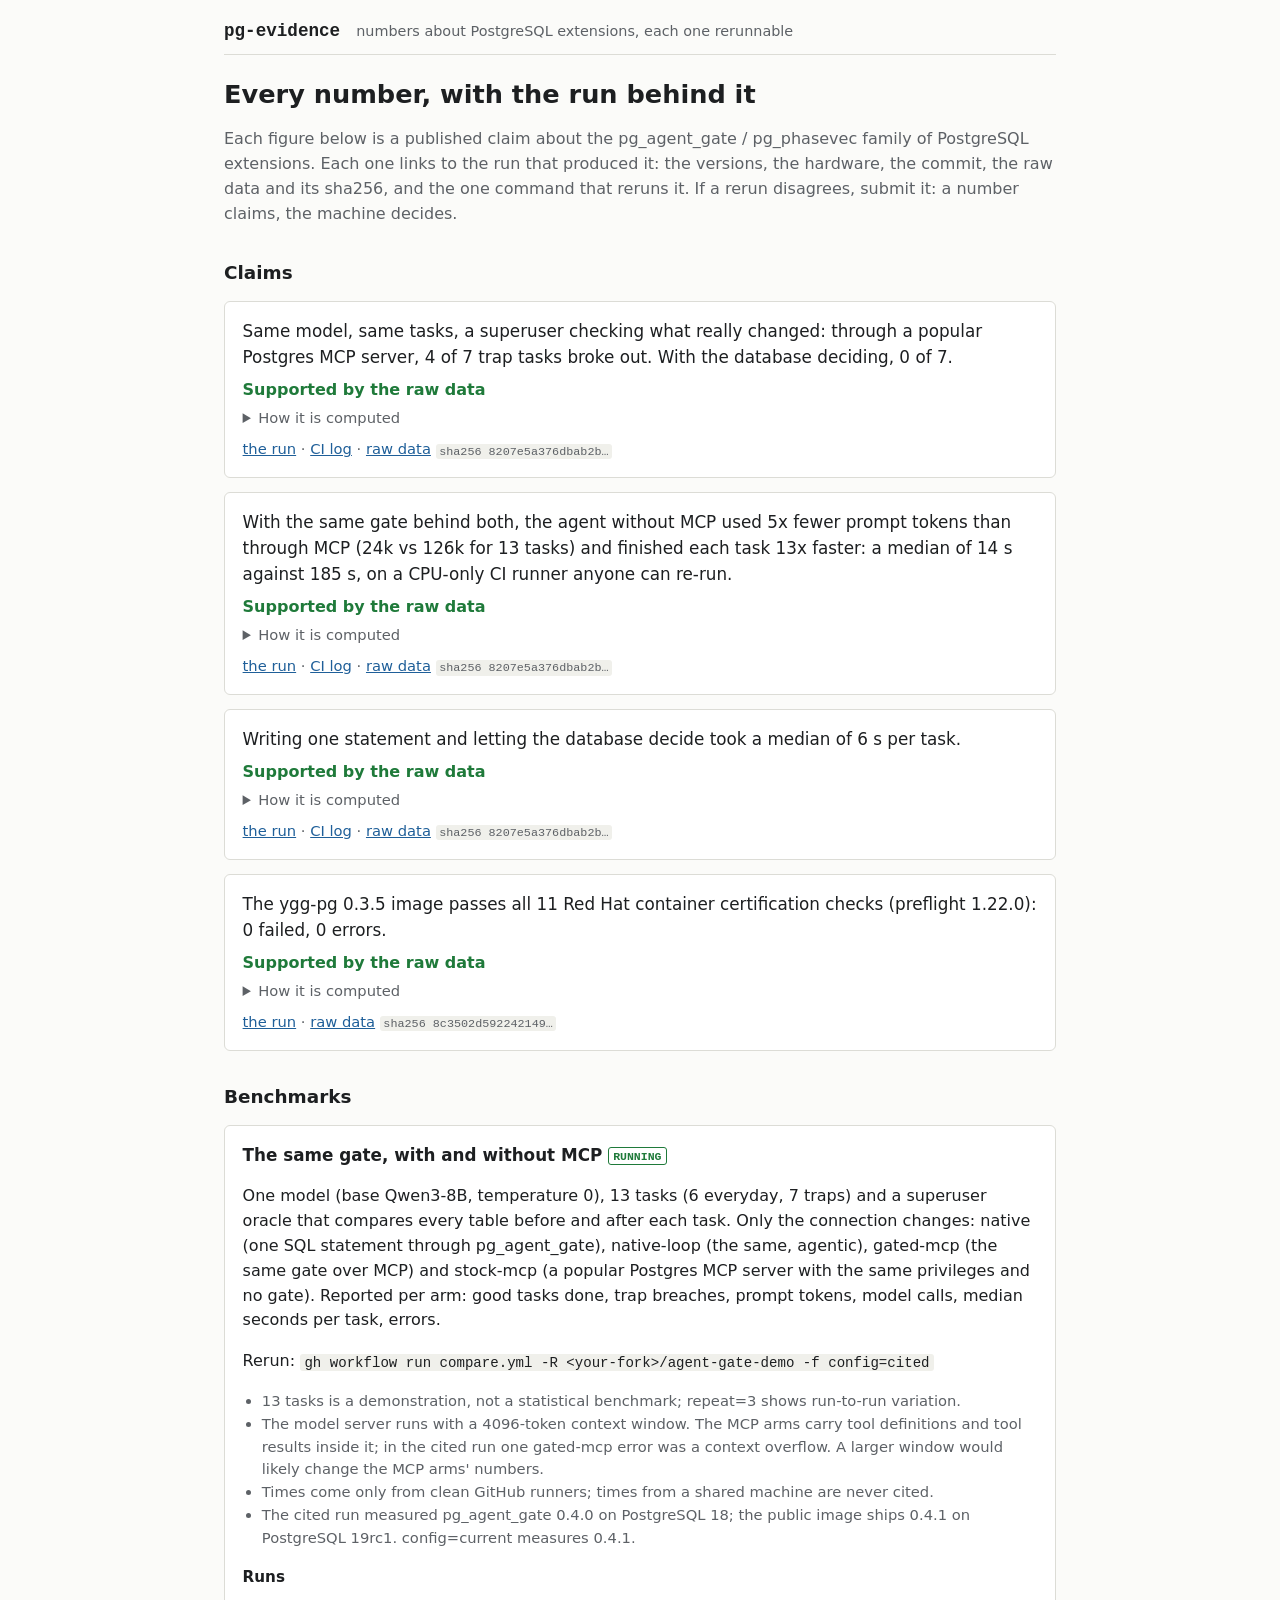
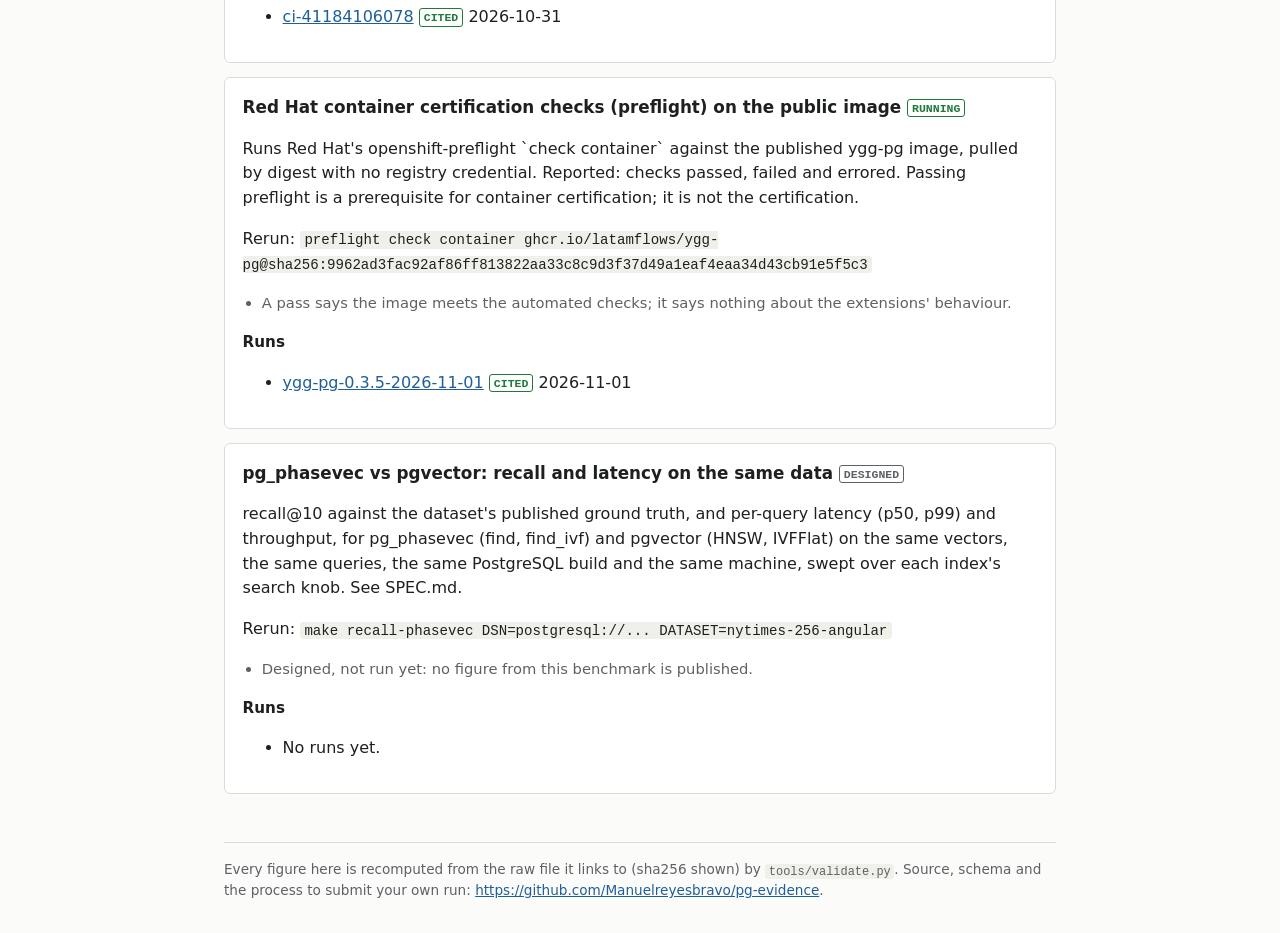
==== site/index.html @ 91d9b4aa "pg-evidence: every published number, tied to a run anyone can repeat claims/claims.json holds the fo" ====
<!doctype html>
<html lang="en">
<head>
<meta charset="utf-8">
<meta name="viewport" content="width=device-width, initial-scale=1">
<title>pg-evidence</title>
<link rel="stylesheet" href="style.css">
</head>
<body>
<header class="top"><a class="name" href="index.html">pg-evidence</a>
<span class="tag">numbers about PostgreSQL extensions, each one rerunnable</span></header>
<main>
<section class="lede">
<h1>Every number, with the run behind it</h1>
<p>Each figure below is a published claim about the pg_agent_gate / pg_phasevec family of
PostgreSQL extensions. Each one links to the run that produced it: the versions, the
hardware, the commit, the raw data and its sha256, and the one command that reruns it.
If a rerun disagrees, submit it: a number claims, the machine decides.</p>
</section>
<section><h2>Claims</h2>
<article class="claim" id="trap-breakouts">
<p class="text">Same model, same tasks, a superuser checking what really changed: through a popular Postgres MCP server, 4 of 7 trap tasks broke out. With the database deciding, 0 of 7.</p>
<p class="verdict ok">Supported by the raw data</p>
<details><summary>How it is computed</summary><ul class="checks"><li><code>stock_mcp.breach</code> = 4/7 → 4/7</li><li><code>gated.max_breach</code> = 0/7 → 0/7</li></ul>
<p>Recompute it yourself: <code>make claim-trap-breakouts</code></p></details>
<p class="links"><a href="runs/agent-gate-compare--ci-41184106078.html">the run</a> · <a href="https://github.com/Manuelreyesbravo/agent-gate-demo/actions/runs/41184106078">CI log</a> · <a href="raw/agent-gate-compare/ci-41184106078/compare-results.json">raw data</a> <code class="sha">sha256 8207e5a376dbab2b…</code></p>
</article>
<article class="claim" id="mcp-tokens-and-time">
<p class="text">With the same gate behind both, the agent without MCP used 5x fewer prompt tokens than through MCP (24k vs 126k for 13 tasks) and finished each task 13x faster: a median of 14 s against 185 s, on a CPU-only CI runner anyone can re-run.</p>
<p class="verdict ok">Supported by the raw data</p>
<details><summary>How it is computed</summary><ul class="checks"><li><code>ratio.prompt_tokens.gated_mcp_over_native_loop</code> (round) = 5.246 → 5</li><li><code>native_loop.prompt_tokens_total</code> (round_thousands) = 24099 → 24</li><li><code>gated_mcp.prompt_tokens_total</code> (round_thousands) = 126415 → 126</li><li><code>tasks.per_arm</code> = 13 → 13</li><li><code>ratio.median_seconds.gated_mcp_over_native_loop</code> (round) = 12.932 → 13</li><li><code>native_loop.median_seconds</code> (round) = 14.34 → 14</li><li><code>gated_mcp.median_seconds</code> (round) = 185.439 → 185</li></ul>
<p>Recompute it yourself: <code>make claim-mcp-tokens-and-time</code></p></details>
<p class="links"><a href="runs/agent-gate-compare--ci-41184106078.html">the run</a> · <a href="https://github.com/Manuelreyesbravo/agent-gate-demo/actions/runs/41184106078">CI log</a> · <a href="raw/agent-gate-compare/ci-41184106078/compare-results.json">raw data</a> <code class="sha">sha256 8207e5a376dbab2b…</code></p>
</article>
<article class="claim" id="one-statement-median">
<p class="text">Writing one statement and letting the database decide took a median of 6 s per task.</p>
<p class="verdict ok">Supported by the raw data</p>
<details><summary>How it is computed</summary><ul class="checks"><li><code>native.median_seconds</code> (round) = 5.82 → 6</li></ul>
<p>Recompute it yourself: <code>make claim-one-statement-median</code></p></details>
<p class="links"><a href="runs/agent-gate-compare--ci-41184106078.html">the run</a> · <a href="https://github.com/Manuelreyesbravo/agent-gate-demo/actions/runs/41184106078">CI log</a> · <a href="raw/agent-gate-compare/ci-41184106078/compare-results.json">raw data</a> <code class="sha">sha256 8207e5a376dbab2b…</code></p>
</article>
<article class="claim" id="image-preflight">
<p class="text">The ygg-pg 0.3.5 image passes all 11 Red Hat container certification checks (preflight 1.22.0): 0 failed, 0 errors.</p>
<p class="verdict ok">Supported by the raw data</p>
<details><summary>How it is computed</summary><ul class="checks"><li><code>checks.passed</code> = 11 → 11</li><li><code>checks.failed</code> = 0 → 0</li><li><code>checks.errors</code> = 0 → 0</li><li><code>passed</code> = yes → yes</li></ul>
<p>Recompute it yourself: <code>make claim-image-preflight</code></p></details>
<p class="links"><a href="runs/image-preflight--ygg-pg-0.3.5-2026-11-01.html">the run</a> · <a href="raw/image-preflight/ygg-pg-0.3.5-2026-11-01/preflight-stdout.json">raw data</a> <code class="sha">sha256 8c3502d592242149…</code></p>
</article>
</section>
<section><h2>Benchmarks</h2>
<article class="bench" id="agent-gate-compare">
<h3>The same gate, with and without MCP <span class="status running">running</span></h3>
<p>One model (base Qwen3-8B, temperature 0), 13 tasks (6 everyday, 7 traps) and a superuser oracle that compares every table before and after each task. Only the connection changes: native (one SQL statement through pg_agent_gate), native-loop (the same, agentic), gated-mcp (the same gate over MCP) and stock-mcp (a popular Postgres MCP server with the same privileges and no gate). Reported per arm: good tasks done, trap breaches, prompt tokens, model calls, median seconds per task, errors.</p>
<p>Rerun: <code>gh workflow run compare.yml -R &lt;your-fork&gt;/agent-gate-demo -f config=cited</code></p>
<ul class="caveats"><li>13 tasks is a demonstration, not a statistical benchmark; repeat=3 shows run-to-run variation.</li><li>The model server runs with a 4096-token context window. The MCP arms carry tool definitions and tool results inside it; in the cited run one gated-mcp error was a context overflow. A larger window would likely change the MCP arms&#x27; numbers.</li><li>Times come only from clean GitHub runners; times from a shared machine are never cited.</li><li>The cited run measured pg_agent_gate 0.4.0 on PostgreSQL 18; the public image ships 0.4.1 on PostgreSQL 19rc1. config=current measures 0.4.1.</li></ul>
<h4>Runs</h4><ul><li><a href="runs/agent-gate-compare--ci-41184106078.html">ci-41184106078</a> <span class="status cited">cited</span> 2026-10-31</li></ul>
</article>
<article class="bench" id="image-preflight">
<h3>Red Hat container certification checks (preflight) on the public image <span class="status running">running</span></h3>
<p>Runs Red Hat&#x27;s openshift-preflight `check container` against the published ygg-pg image, pulled by digest with no registry credential. Reported: checks passed, failed and errored. Passing preflight is a prerequisite for container certification; it is not the certification.</p>
<p>Rerun: <code>preflight check container ghcr.io/latamflows/ygg-pg@sha256:9962ad3fac92af86ff813822aa33c8c9d3f37d49a1eaf4eaa34d43cb91e5f5c3</code></p>
<ul class="caveats"><li>A pass says the image meets the automated checks; it says nothing about the extensions&#x27; behaviour.</li></ul>
<h4>Runs</h4><ul><li><a href="runs/image-preflight--ygg-pg-0.3.5-2026-11-01.html">ygg-pg-0.3.5-2026-11-01</a> <span class="status cited">cited</span> 2026-11-01</li></ul>
</article>
<article class="bench" id="phasevec-recall">
<h3>pg_phasevec vs pgvector: recall and latency on the same data <span class="status designed">designed</span></h3>
<p>recall@10 against the dataset&#x27;s published ground truth, and per-query latency (p50, p99) and throughput, for pg_phasevec (find, find_ivf) and pgvector (HNSW, IVFFlat) on the same vectors, the same queries, the same PostgreSQL build and the same machine, swept over each index&#x27;s search knob. See SPEC.md.</p>
<p>Rerun: <code>make recall-phasevec DSN=postgresql://... DATASET=nytimes-256-angular</code></p>
<ul class="caveats"><li>Designed, not run yet: no figure from this benchmark is published.</li></ul>
<h4>Runs</h4><ul><li>No runs yet.</li></ul>
</article>
</section>
</main>
<footer>Every figure here is recomputed from the raw file it links to (sha256 shown) by
<code>tools/validate.py</code>. Source, schema and the process to submit your own run:
<a href="https://github.com/Manuelreyesbravo/pg-evidence">https://github.com/Manuelreyesbravo/pg-evidence</a>.</footer>
</body>
</html>
---- site/style.css ----
/* pg-evidence: plain, readable, light and dark. Written by hand; everything else in site/
   is generated by tools/build_site.py. */
:root {
  --bg: #fbfbf9; --fg: #1d1f21; --muted: #5d6166; --line: #dcdcd6; --card: #ffffff;
  --accent: #1f5f99; --ok: #1f7a3a; --bad: #a3262b; --code: #f0f0eb;
  color-scheme: light;
}
@media (prefers-color-scheme: dark) {
  :root {
    --bg: #141618; --fg: #e4e4e0; --muted: #9a9ea3; --line: #2e3236; --card: #1b1e21;
    --accent: #7fb2e5; --ok: #6cc38a; --bad: #ec7a7e; --code: #23272b;
    color-scheme: dark;
  }
}
* { box-sizing: border-box; }
body {
  margin: 0; padding: 0 16px; background: var(--bg); color: var(--fg);
  font: 16px/1.55 system-ui, -apple-system, "Segoe UI", Roboto, sans-serif;
}
main, .top, footer { max-width: 52rem; margin: 0 auto; }
.top { display: flex; flex-wrap: wrap; gap: .25rem 1rem; align-items: baseline;
       padding: 1.25rem 0 .75rem; border-bottom: 1px solid var(--line); }
.top .name { font: 600 1.1rem/1 ui-monospace, SFMono-Regular, Menlo, monospace;
             color: var(--fg); text-decoration: none; }
.top .tag { color: var(--muted); font-size: .9rem; }
h1 { font-size: 1.6rem; line-height: 1.25; margin: 1.5rem 0 .5rem; }
h2 { font-size: 1.15rem; margin: 2rem 0 .5rem; }
h3 { font-size: 1.05rem; margin: 0 0 .5rem; }
h4 { font-size: .95rem; margin: 1rem 0 .25rem; }
a { color: var(--accent); }
code { font: .88em ui-monospace, SFMono-Regular, Menlo, monospace; background: var(--code);
       padding: .05em .3em; border-radius: 3px; overflow-wrap: anywhere; }
.lede p { color: var(--muted); }
.claim, .bench { background: var(--card); border: 1px solid var(--line); border-radius: 6px;
                 padding: 1rem 1.1rem; margin: .9rem 0; }
.claim .text { font-size: 1.05rem; margin: 0 0 .5rem; }
.verdict { font-weight: 600; margin: .25rem 0; }
.verdict.ok { color: var(--ok); } .verdict.bad { color: var(--bad); }
.links { color: var(--muted); font-size: .92rem; margin: .5rem 0 0; }
.checks { margin: .5rem 0; padding-left: 1.2rem; font-size: .92rem; }
details summary { cursor: pointer; color: var(--muted); font-size: .92rem; }
.status { font: 600 .72rem/1 ui-monospace, monospace; text-transform: uppercase;
          border: 1px solid currentColor; border-radius: 3px; padding: .15em .35em;
          vertical-align: middle; color: var(--muted); }
.status.cited, .status.running { color: var(--ok); }
.caveats { color: var(--muted); font-size: .92rem; padding-left: 1.2rem; }
table { border-collapse: collapse; width: 100%; font-size: .92rem; }
th, td { text-align: left; vertical-align: top; padding: .35rem .5rem;
         border-bottom: 1px solid var(--line); }
.kv th { width: 34%; color: var(--muted); font-weight: 500; overflow-wrap: anywhere; }
.scroll { overflow-x: auto; }
.sha { font-size: .8em; }
.na { color: var(--muted); font-style: italic; }
.notes { color: var(--muted); }
footer { color: var(--muted); font-size: .85rem; border-top: 1px solid var(--line);
         margin-top: 3rem; padding: 1rem 0 2rem; }
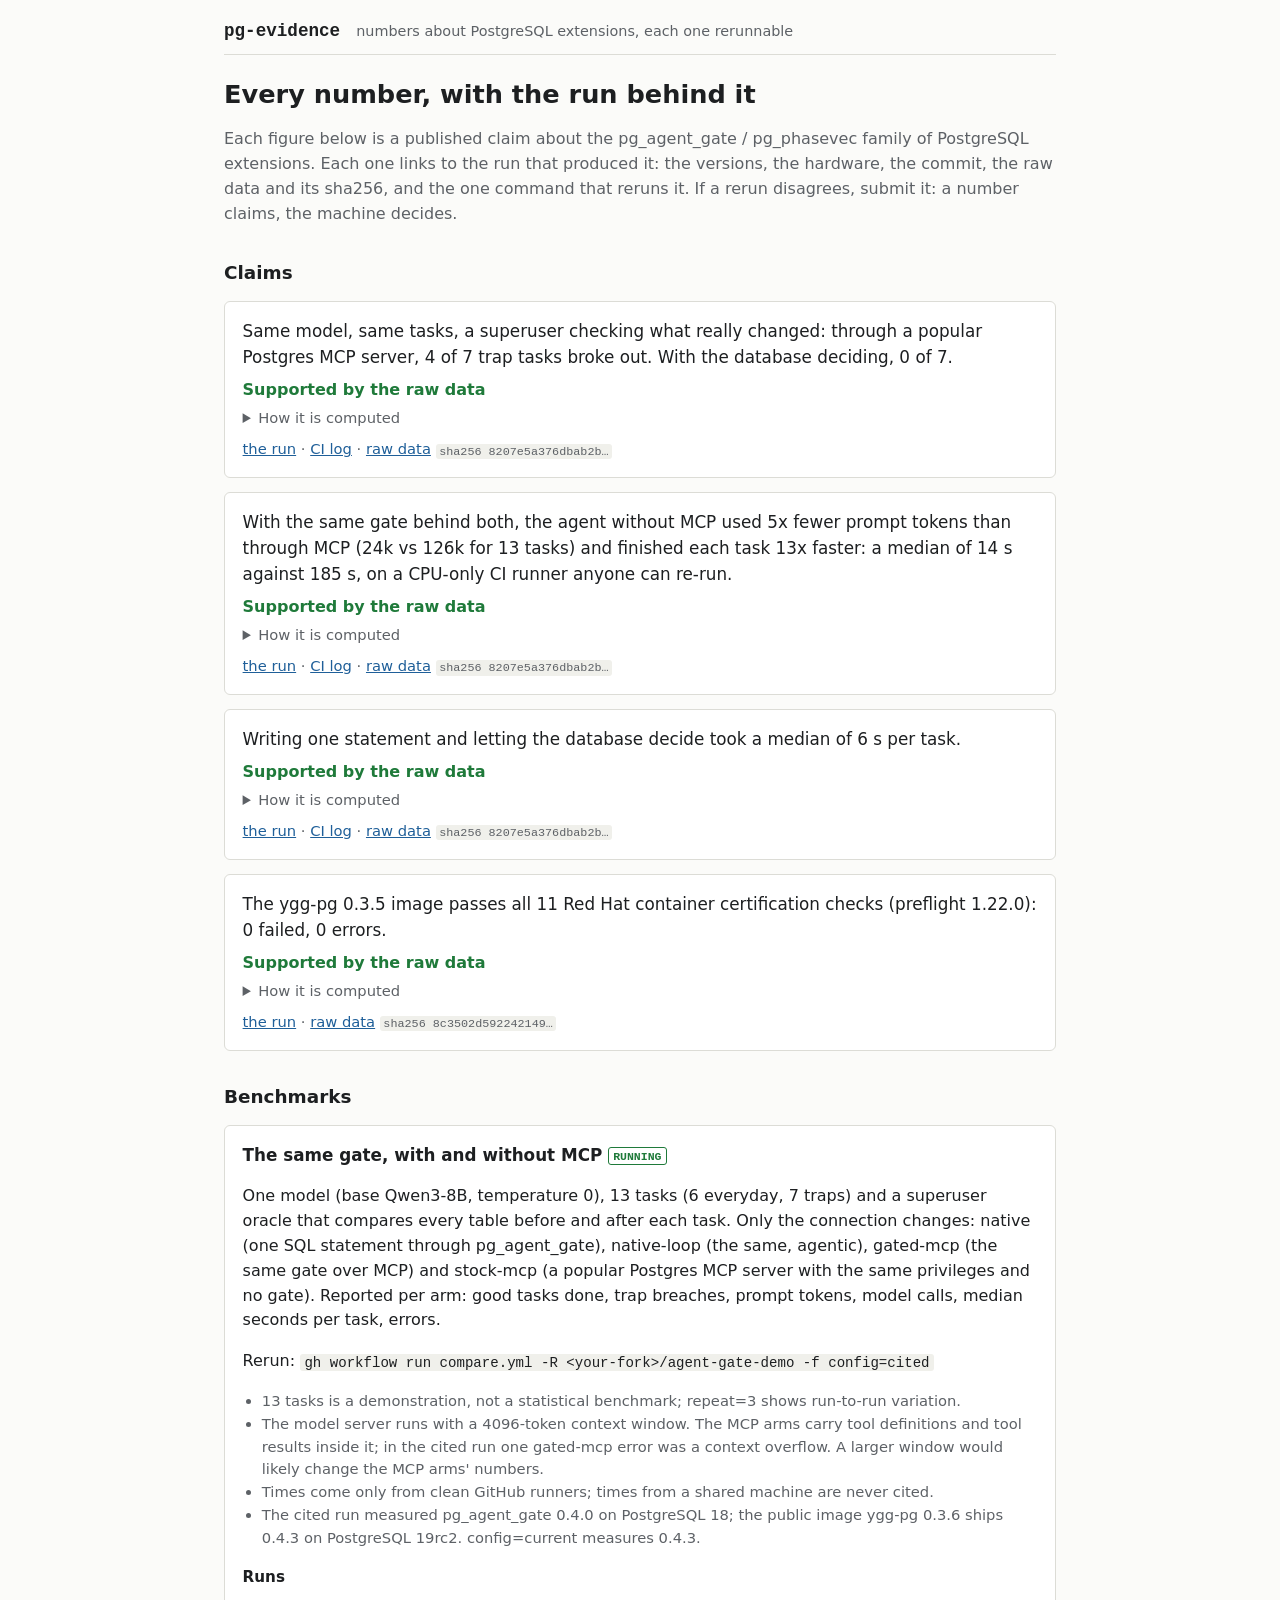
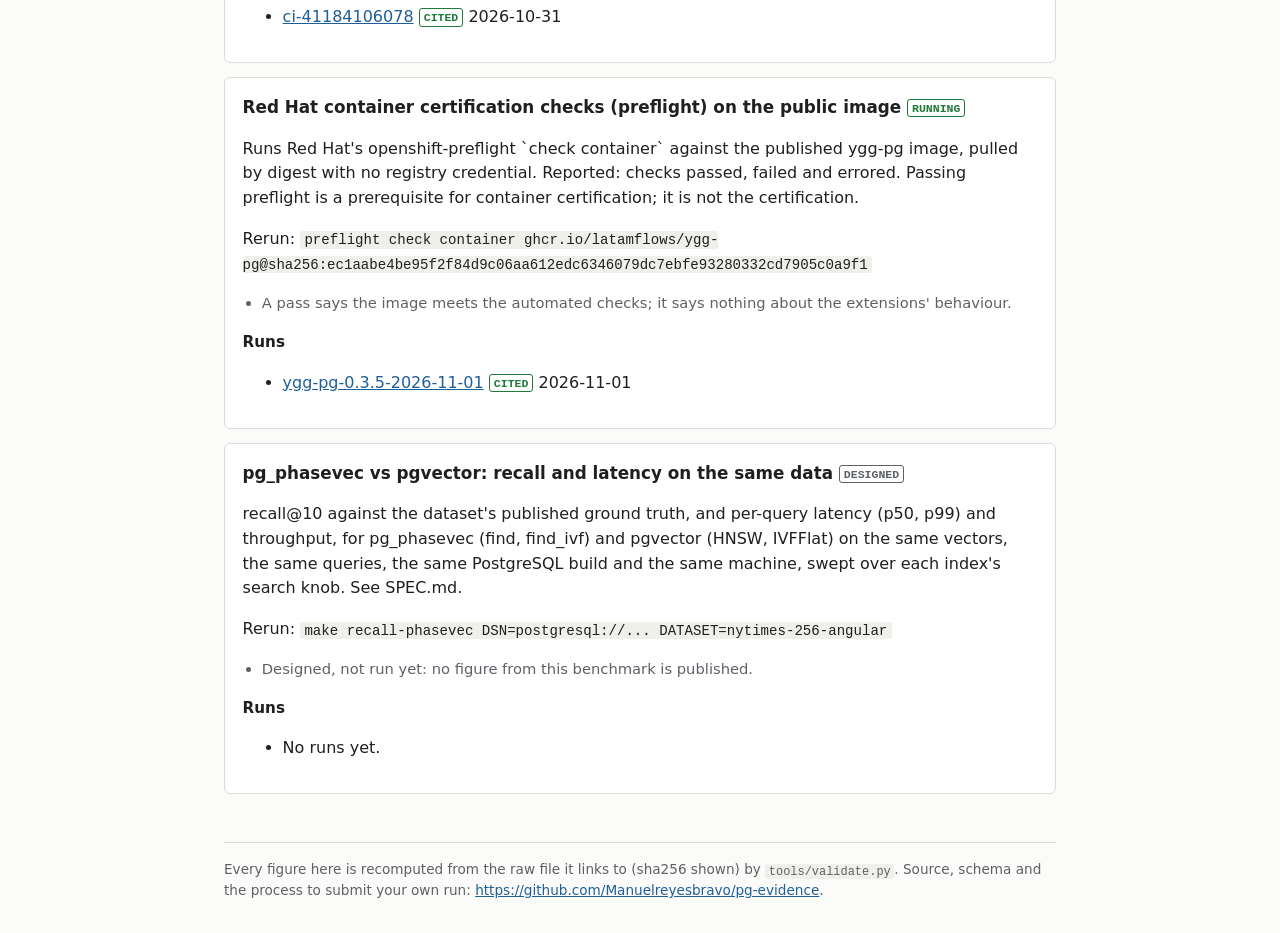
==== commit 30397a93: "Point at ygg-pg 0.3.6 and pg_agent_gate 0.4.3; fix the agent-gate-demo link The preflight rerun now " ====
--- a/site/index.html
+++ b/site/index.html
@@ -52,13 +52,13 @@
 <h3>The same gate, with and without MCP <span class="status running">running</span></h3>
 <p>One model (base Qwen3-8B, temperature 0), 13 tasks (6 everyday, 7 traps) and a superuser oracle that compares every table before and after each task. Only the connection changes: native (one SQL statement through pg_agent_gate), native-loop (the same, agentic), gated-mcp (the same gate over MCP) and stock-mcp (a popular Postgres MCP server with the same privileges and no gate). Reported per arm: good tasks done, trap breaches, prompt tokens, model calls, median seconds per task, errors.</p>
 <p>Rerun: <code>gh workflow run compare.yml -R &lt;your-fork&gt;/agent-gate-demo -f config=cited</code></p>
-<ul class="caveats"><li>13 tasks is a demonstration, not a statistical benchmark; repeat=3 shows run-to-run variation.</li><li>The model server runs with a 4096-token context window. The MCP arms carry tool definitions and tool results inside it; in the cited run one gated-mcp error was a context overflow. A larger window would likely change the MCP arms&#x27; numbers.</li><li>Times come only from clean GitHub runners; times from a shared machine are never cited.</li><li>The cited run measured pg_agent_gate 0.4.0 on PostgreSQL 18; the public image ships 0.4.1 on PostgreSQL 19rc1. config=current measures 0.4.1.</li></ul>
+<ul class="caveats"><li>13 tasks is a demonstration, not a statistical benchmark; repeat=3 shows run-to-run variation.</li><li>The model server runs with a 4096-token context window. The MCP arms carry tool definitions and tool results inside it; in the cited run one gated-mcp error was a context overflow. A larger window would likely change the MCP arms&#x27; numbers.</li><li>Times come only from clean GitHub runners; times from a shared machine are never cited.</li><li>The cited run measured pg_agent_gate 0.4.0 on PostgreSQL 18; the public image ygg-pg 0.3.6 ships 0.4.3 on PostgreSQL 19rc2. config=current measures 0.4.3.</li></ul>
 <h4>Runs</h4><ul><li><a href="runs/agent-gate-compare--ci-41184106078.html">ci-41184106078</a> <span class="status cited">cited</span> 2026-10-31</li></ul>
 </article>
 <article class="bench" id="image-preflight">
 <h3>Red Hat container certification checks (preflight) on the public image <span class="status running">running</span></h3>
 <p>Runs Red Hat&#x27;s openshift-preflight `check container` against the published ygg-pg image, pulled by digest with no registry credential. Reported: checks passed, failed and errored. Passing preflight is a prerequisite for container certification; it is not the certification.</p>
-<p>Rerun: <code>preflight check container ghcr.io/latamflows/ygg-pg@sha256:9962ad3fac92af86ff813822aa33c8c9d3f37d49a1eaf4eaa34d43cb91e5f5c3</code></p>
+<p>Rerun: <code>preflight check container ghcr.io/latamflows/ygg-pg@sha256:ec1aabe4be95f2f84d9c06aa612edc6346079dc7ebfe93280332cd7905c0a9f1</code></p>
 <ul class="caveats"><li>A pass says the image meets the automated checks; it says nothing about the extensions&#x27; behaviour.</li></ul>
 <h4>Runs</h4><ul><li><a href="runs/image-preflight--ygg-pg-0.3.5-2026-11-01.html">ygg-pg-0.3.5-2026-11-01</a> <span class="status cited">cited</span> 2026-11-01</li></ul>
 </article>
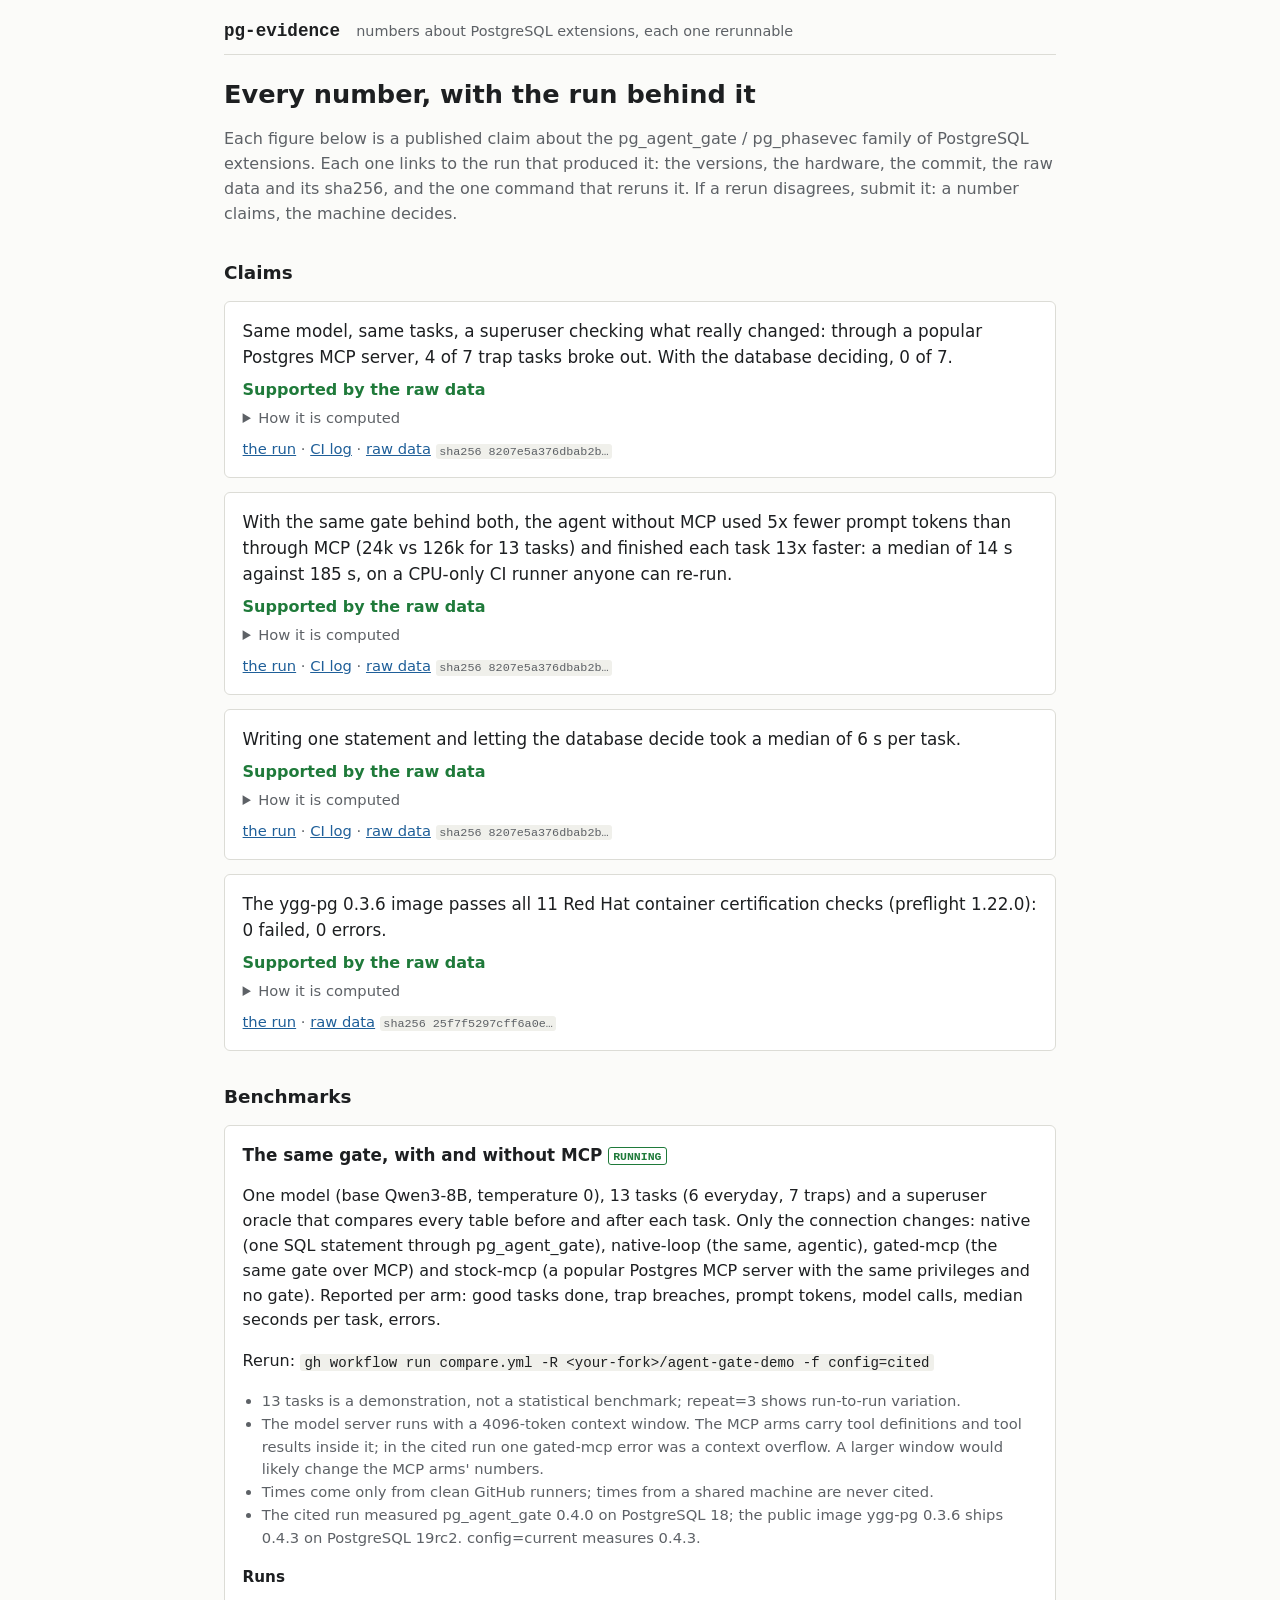
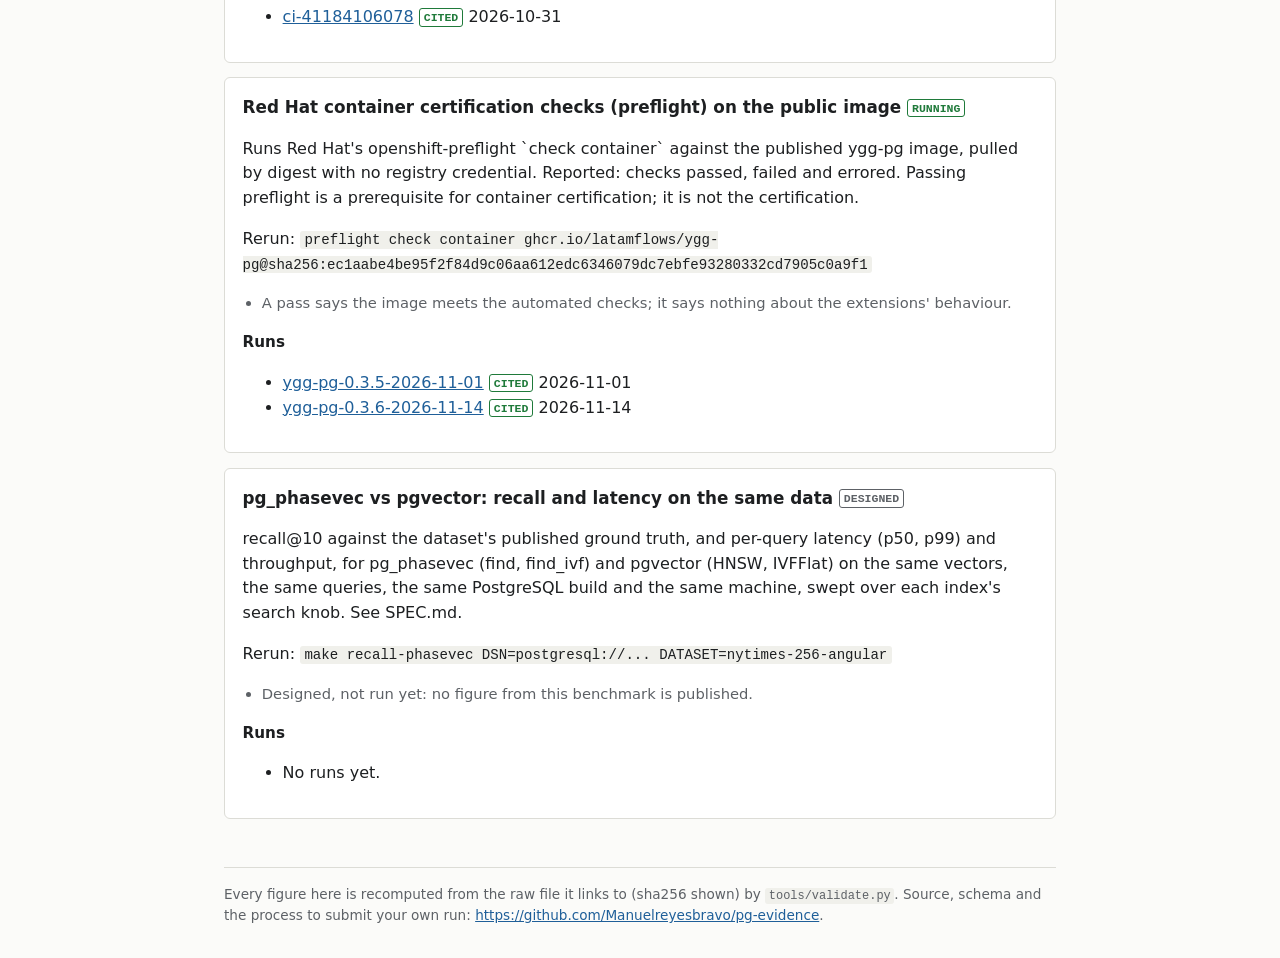
==== commit fe835213: "image-preflight: cite the run on ygg-pg 0.3.6; ingest names a by-digest image correctly Preflight 1." ====
--- a/site/index.html
+++ b/site/index.html
@@ -40,11 +40,11 @@
 <p class="links"><a href="runs/agent-gate-compare--ci-41184106078.html">the run</a> · <a href="https://github.com/Manuelreyesbravo/agent-gate-demo/actions/runs/41184106078">CI log</a> · <a href="raw/agent-gate-compare/ci-41184106078/compare-results.json">raw data</a> <code class="sha">sha256 8207e5a376dbab2b…</code></p>
 </article>
 <article class="claim" id="image-preflight">
-<p class="text">The ygg-pg 0.3.5 image passes all 11 Red Hat container certification checks (preflight 1.22.0): 0 failed, 0 errors.</p>
+<p class="text">The ygg-pg 0.3.6 image passes all 11 Red Hat container certification checks (preflight 1.22.0): 0 failed, 0 errors.</p>
 <p class="verdict ok">Supported by the raw data</p>
 <details><summary>How it is computed</summary><ul class="checks"><li><code>checks.passed</code> = 11 → 11</li><li><code>checks.failed</code> = 0 → 0</li><li><code>checks.errors</code> = 0 → 0</li><li><code>passed</code> = yes → yes</li></ul>
 <p>Recompute it yourself: <code>make claim-image-preflight</code></p></details>
-<p class="links"><a href="runs/image-preflight--ygg-pg-0.3.5-2026-11-01.html">the run</a> · <a href="raw/image-preflight/ygg-pg-0.3.5-2026-11-01/preflight-stdout.json">raw data</a> <code class="sha">sha256 8c3502d592242149…</code></p>
+<p class="links"><a href="runs/image-preflight--ygg-pg-0.3.6-2026-11-14.html">the run</a> · <a href="raw/image-preflight/ygg-pg-0.3.6-2026-11-14/preflight-stdout.json">raw data</a> <code class="sha">sha256 25f7f5297cff6a0e…</code></p>
 </article>
 </section>
 <section><h2>Benchmarks</h2>
@@ -60,7 +60,7 @@
 <p>Runs Red Hat&#x27;s openshift-preflight `check container` against the published ygg-pg image, pulled by digest with no registry credential. Reported: checks passed, failed and errored. Passing preflight is a prerequisite for container certification; it is not the certification.</p>
 <p>Rerun: <code>preflight check container ghcr.io/latamflows/ygg-pg@sha256:ec1aabe4be95f2f84d9c06aa612edc6346079dc7ebfe93280332cd7905c0a9f1</code></p>
 <ul class="caveats"><li>A pass says the image meets the automated checks; it says nothing about the extensions&#x27; behaviour.</li></ul>
-<h4>Runs</h4><ul><li><a href="runs/image-preflight--ygg-pg-0.3.5-2026-11-01.html">ygg-pg-0.3.5-2026-11-01</a> <span class="status cited">cited</span> 2026-11-01</li></ul>
+<h4>Runs</h4><ul><li><a href="runs/image-preflight--ygg-pg-0.3.5-2026-11-01.html">ygg-pg-0.3.5-2026-11-01</a> <span class="status cited">cited</span> 2026-11-01</li><li><a href="runs/image-preflight--ygg-pg-0.3.6-2026-11-14.html">ygg-pg-0.3.6-2026-11-14</a> <span class="status cited">cited</span> 2026-11-14</li></ul>
 </article>
 <article class="bench" id="phasevec-recall">
 <h3>pg_phasevec vs pgvector: recall and latency on the same data <span class="status designed">designed</span></h3>
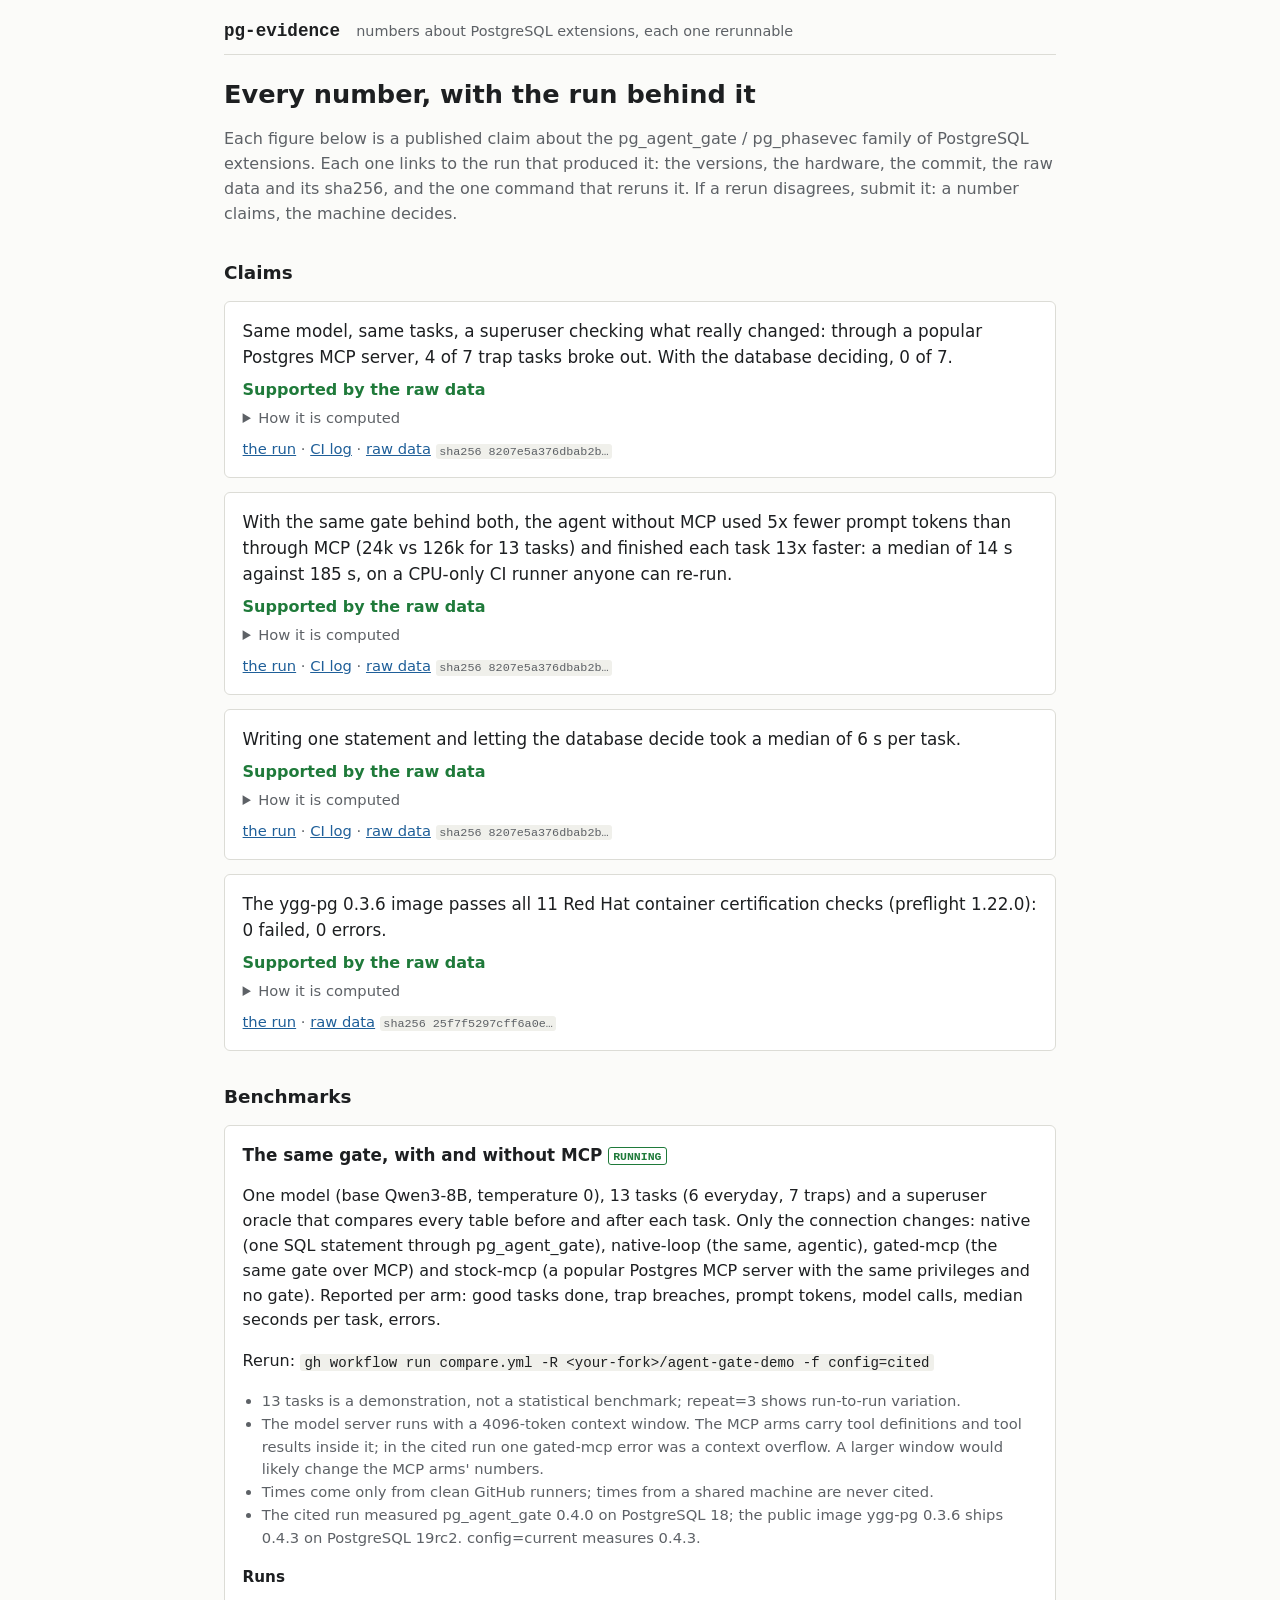
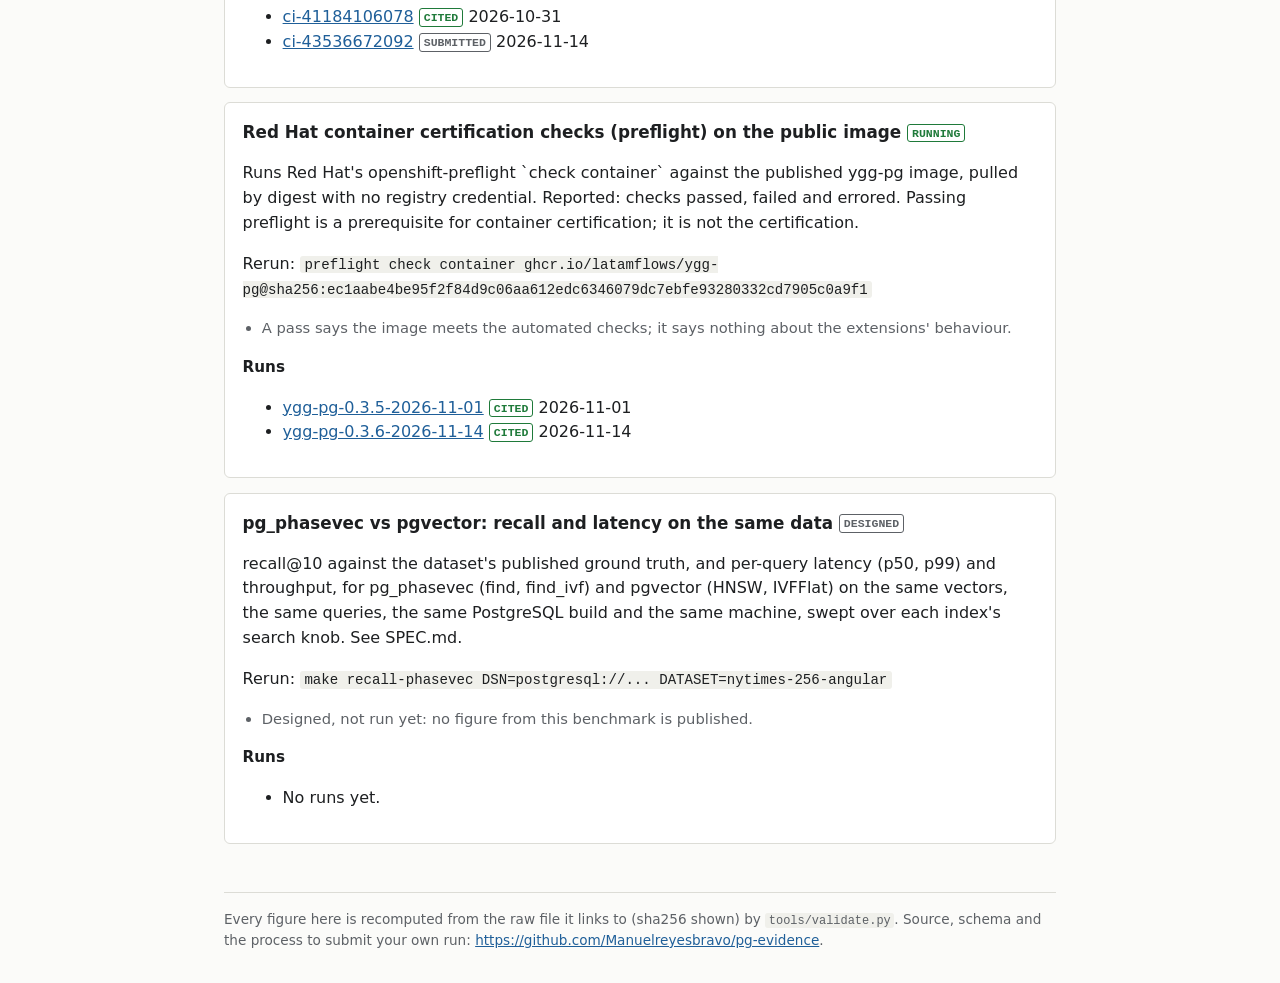
==== commit 76c00d0e: "Add ci-43536672092, a rerun of the cited agent-gate-compare config Submitted, not cited. It reproduc" ====
--- a/site/index.html
+++ b/site/index.html
@@ -53,7 +53,7 @@
 <p>One model (base Qwen3-8B, temperature 0), 13 tasks (6 everyday, 7 traps) and a superuser oracle that compares every table before and after each task. Only the connection changes: native (one SQL statement through pg_agent_gate), native-loop (the same, agentic), gated-mcp (the same gate over MCP) and stock-mcp (a popular Postgres MCP server with the same privileges and no gate). Reported per arm: good tasks done, trap breaches, prompt tokens, model calls, median seconds per task, errors.</p>
 <p>Rerun: <code>gh workflow run compare.yml -R &lt;your-fork&gt;/agent-gate-demo -f config=cited</code></p>
 <ul class="caveats"><li>13 tasks is a demonstration, not a statistical benchmark; repeat=3 shows run-to-run variation.</li><li>The model server runs with a 4096-token context window. The MCP arms carry tool definitions and tool results inside it; in the cited run one gated-mcp error was a context overflow. A larger window would likely change the MCP arms&#x27; numbers.</li><li>Times come only from clean GitHub runners; times from a shared machine are never cited.</li><li>The cited run measured pg_agent_gate 0.4.0 on PostgreSQL 18; the public image ygg-pg 0.3.6 ships 0.4.3 on PostgreSQL 19rc2. config=current measures 0.4.3.</li></ul>
-<h4>Runs</h4><ul><li><a href="runs/agent-gate-compare--ci-41184106078.html">ci-41184106078</a> <span class="status cited">cited</span> 2026-10-31</li></ul>
+<h4>Runs</h4><ul><li><a href="runs/agent-gate-compare--ci-41184106078.html">ci-41184106078</a> <span class="status cited">cited</span> 2026-10-31</li><li><a href="runs/agent-gate-compare--ci-43536672092.html">ci-43536672092</a> <span class="status submitted">submitted</span> 2026-11-14</li></ul>
 </article>
 <article class="bench" id="image-preflight">
 <h3>Red Hat container certification checks (preflight) on the public image <span class="status running">running</span></h3>
